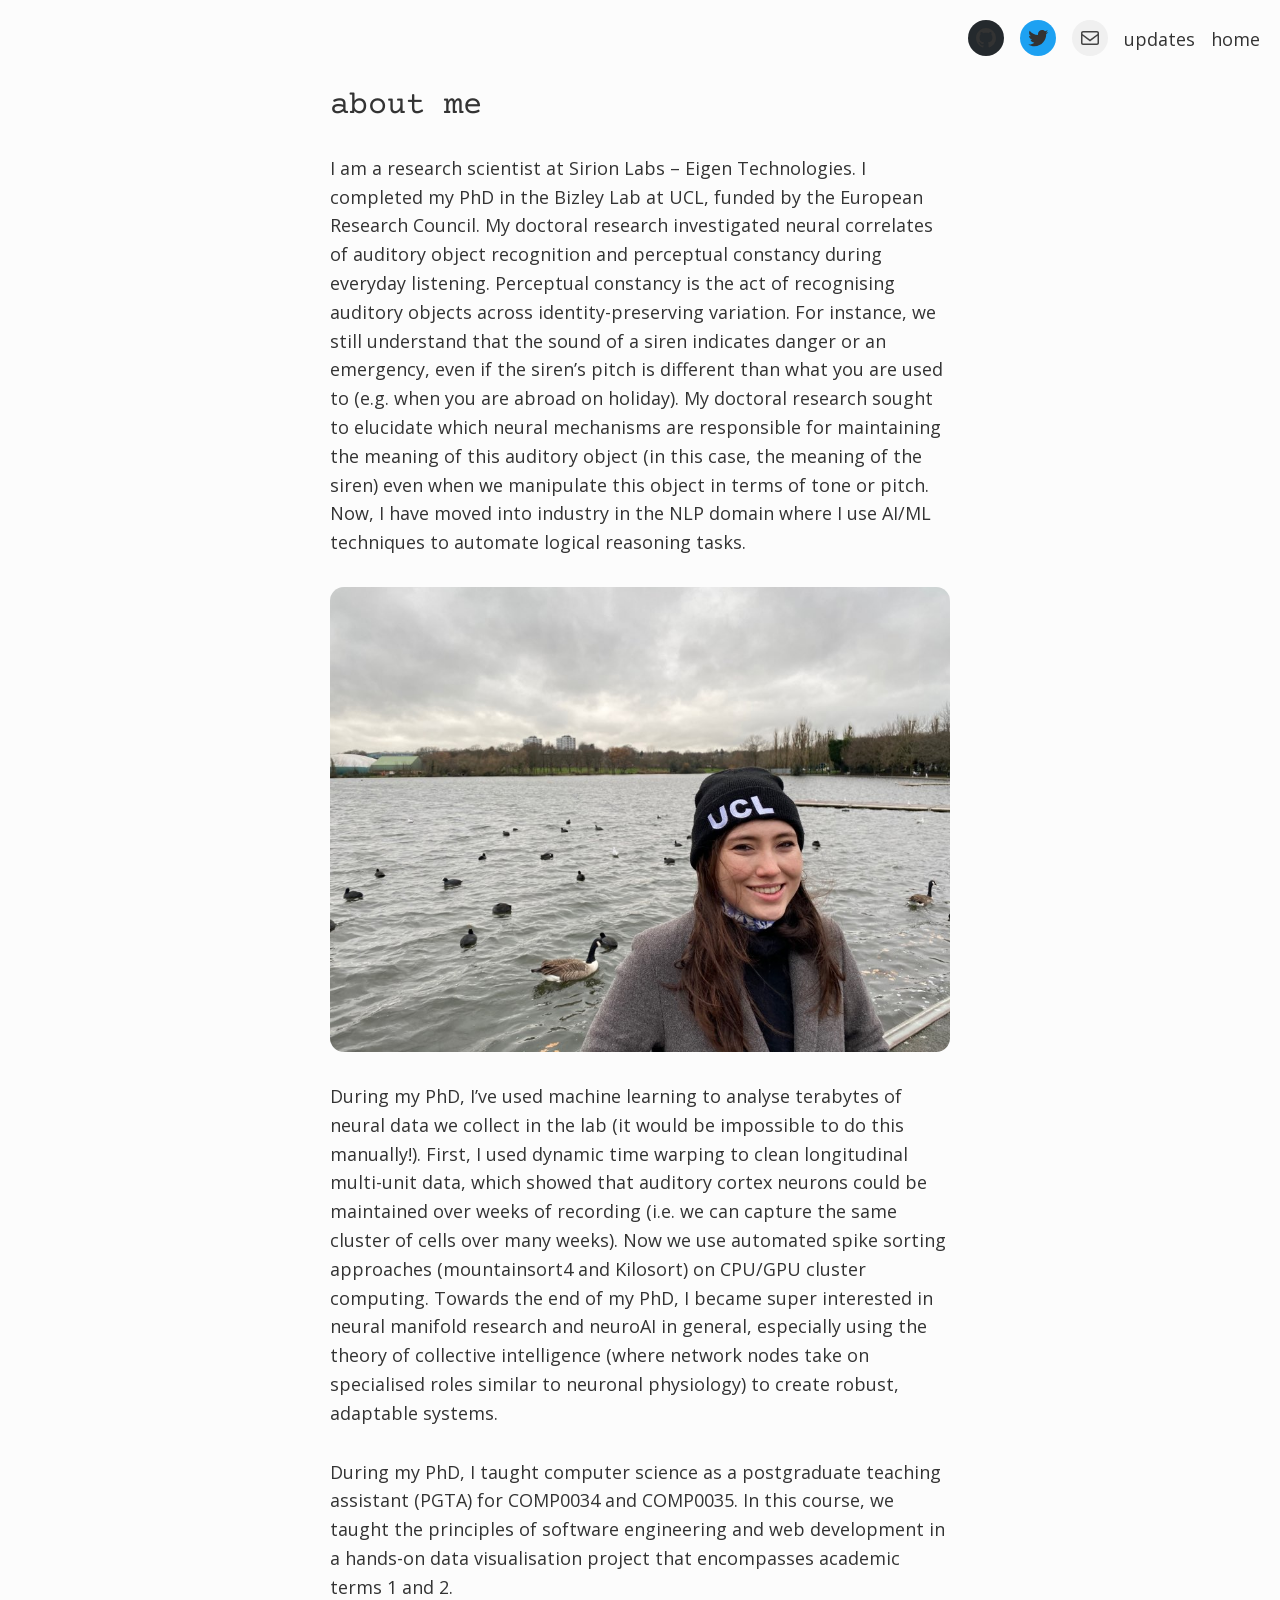
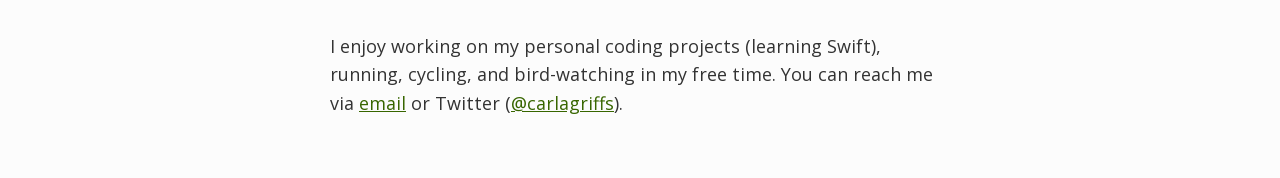
==== index.html @ da446734 "Add the personal site for GitHub Pages. The pages keep the current about and updates text, and the d" ====
<!DOCTYPE html>
<html lang="en">
<head>
  <meta charset="utf-8">
  <meta name="viewport" content="width=device-width, initial-scale=1">
  <title>about me - Carla Griffiths</title>
  <meta name="description" content="Carla Griffiths is a research scientist at Sirion Labs – Eigen Technologies. She completed her PhD in the Bizley Lab at UCL.">
  <link rel="stylesheet" href="style.css">
</head>
<body>
  <a class="skip" href="#content">Skip to content</a>
  <header>
    <nav aria-label="Menu">
      <ul class="nav-list">
        <li>
          <a class="social github" href="https://github.com/carlacodes" aria-label="GitHub">
            <svg viewBox="0 0 24 24" aria-hidden="true"><path d="M12,2C6.477,2,2,6.477,2,12c0,4.419,2.865,8.166,6.839,9.489c0.5,0.09,0.682-0.218,0.682-0.484 c0-0.236-0.009-0.866-0.014-1.699c-2.782,0.602-3.369-1.34-3.369-1.34c-0.455-1.157-1.11-1.465-1.11-1.465 c-0.909-0.62,0.069-0.608,0.069-0.608c1.004,0.071,1.532,1.03,1.532,1.03c0.891,1.529,2.341,1.089,2.91,0.833 c0.091-0.647,0.349-1.086,0.635-1.337c-2.22-0.251-4.555-1.111-4.555-4.943c0-1.091,0.39-1.984,1.03-2.682 C6.546,8.54,6.202,7.524,6.746,6.148c0,0,0.84-0.269,2.75,1.025C10.295,6.95,11.15,6.84,12,6.836 c0.85,0.004,1.705,0.114,2.504,0.336c1.909-1.294,2.748-1.025,2.748-1.025c0.546,1.376,0.202,2.394,0.1,2.646 c0.64,0.699,1.026,1.591,1.026,2.682c0,3.841-2.337,4.687-4.565,4.935c0.359,0.307,0.679,0.917,0.679,1.852 c0,1.335-0.012,2.415-0.012,2.741c0,0.269,0.18,0.579,0.688,0.481C19.138,20.161,22,16.416,22,12C22,6.477,17.523,2,12,2z"/></svg>
          </a>
        </li>
        <li>
          <a class="social twitter" href="https://twitter.com/carlagriffs" aria-label="Twitter">
            <svg viewBox="0 0 24 24" aria-hidden="true"><path d="M22.23,5.924c-0.736,0.326-1.527,0.547-2.357,0.646c0.847-0.508,1.498-1.312,1.804-2.27 c-0.793,0.47-1.671,0.812-2.606,0.996C18.324,4.498,17.257,4,16.077,4c-2.266,0-4.103,1.837-4.103,4.103 c0,0.322,0.036,0.635,0.106,0.935C8.67,8.867,5.647,7.234,3.623,4.751C3.27,5.357,3.067,6.062,3.067,6.814 c0,1.424,0.724,2.679,1.825,3.415c-0.673-0.021-1.305-0.206-1.859-0.513c0,0.017,0,0.034,0,0.052c0,1.988,1.414,3.647,3.292,4.023 c-0.344,0.094-0.707,0.144-1.081,0.144c-0.264,0-0.521-0.026-0.772-0.074c0.522,1.63,2.038,2.816,3.833,2.85 c-1.404,1.1-3.174,1.756-5.096,1.756c-0.331,0-0.658-0.019-0.979-0.057c1.816,1.164,3.973,1.843,6.29,1.843 c7.547,0,11.675-6.252,11.675-11.675c0-0.178-0.004-0.355-0.012-0.531C20.985,7.47,21.68,6.747,22.23,5.924z"/></svg>
          </a>
        </li>
        <li>
          <a class="social mail" href="mailto:carla.griffiths.16@ucl.ac.uk" aria-label="Email">
            <svg viewBox="0 0 24 24" aria-hidden="true"><path d="M19,5H5c-1.1,0-2,.9-2,2v10c0,1.1.9,2,2,2h14c1.1,0,2-.9,2-2V7c0-1.1-.9-2-2-2zm.5,12c0,.3-.2.5-.5.5H5c-.3,0-.5-.2-.5-.5V9.8l7.5,5.6,7.5-5.6V17zm0-9.1L12,13.6,4.5,7.9V7c0-.3.2-.5.5-.5h14c.3,0,.5.2.5.5v.9z"/></svg>
          </a>
        </li>
        <li><a href="updates/">updates</a></li>
        <li><a href="./" aria-current="page">home</a></li>
      </ul>
    </nav>
  </header>
  <main id="content" class="column">
    <h1>about me</h1>
    <p>I am a research scientist at Sirion Labs – Eigen Technologies. I completed my PhD in the Bizley Lab at UCL, funded by the European Research Council. My doctoral research investigated neural correlates of auditory object recognition and perceptual constancy during everyday listening. Perceptual constancy is the act of recognising auditory objects across identity-preserving variation. For instance, we still understand that the sound of a siren indicates danger or an emergency, even if the siren’s pitch is different than what you are used to (e.g. when you are abroad on holiday). My doctoral research sought to elucidate which neural mechanisms are responsible for maintaining the meaning of this auditory object (in this case, the meaning of the siren) even when we manipulate this object in terms of tone or pitch. Now, I have moved into industry in the NLP domain where I use AI/ML techniques to automate logical reasoning tasks.</p>
    <figure class="portrait">
      <img src="images/portrait.jpg" width="960" height="720" alt="Carla Griffiths">
    </figure>
    <p>During my PhD, I’ve used machine learning to analyse terabytes of neural data we collect in the lab (it would be impossible to do this manually!). First, I used dynamic time warping to clean longitudinal multi-unit data, which showed that auditory cortex neurons could be maintained over weeks of recording (i.e. we can capture the same cluster of cells over many weeks). Now we use automated spike sorting approaches (mountainsort4 and Kilosort) on CPU/GPU cluster computing. Towards the end of my PhD, I became super interested in neural manifold research and neuroAI in general, especially using the theory of collective intelligence (where network nodes take on specialised roles similar to neuronal physiology) to create robust, adaptable systems.</p>
    <p>During my PhD, I taught computer science as a postgraduate teaching assistant (PGTA) for COMP0034 and COMP0035. In this course, we taught the principles of software engineering and web development in a hands-on data visualisation project that encompasses academic terms 1 and 2.</p>
    <p>I enjoy working on my personal coding projects (learning Swift), running, cycling, and bird-watching in my free time. You can reach me via <a href="mailto:carla.griffiths.16@ucl.ac.uk">email</a> or Twitter (<a href="https://twitter.com/carlagriffs">@carlagriffs</a>).</p>
  </main>
</body>
</html>
---- style.css ----
@font-face {
  font-family: "Open Sans";
  font-style: normal;
  font-weight: 400;
  font-display: swap;
  src: url("fonts/open-sans-Light.woff2") format("woff2");
  unicode-range: U+0000-00FF, U+0131, U+0152-0153, U+02BB-02BC, U+02C6, U+02DA, U+02DC, U+2000-206F, U+2074, U+20AC, U+2122, U+2191, U+2193, U+2212, U+2215, U+FEFF, U+FFFD;
}

@font-face {
  font-family: "Open Sans";
  font-style: normal;
  font-weight: 400;
  font-display: swap;
  src: url("fonts/open-sans-latin-ext-Light.woff2") format("woff2");
  unicode-range: U+0100-024F, U+0259, U+1E00-1EFF, U+2020, U+20A0-20AB, U+20AD-20CF, U+2113, U+2C60-2C7F, U+A720-A7FF;
}

@font-face {
  font-family: "Courier Prime";
  font-style: normal;
  font-weight: 400;
  font-display: swap;
  src: url("fonts/courier-prime-Regular.woff2") format("woff2");
  unicode-range: U+0000-00FF, U+0131, U+0152-0153, U+02BB-02BC, U+02C6, U+02DA, U+02DC, U+2000-206F, U+2074, U+20AC, U+2122, U+2191, U+2193, U+2212, U+2215, U+FEFF, U+FFFD;
}

@font-face {
  font-family: "Courier Prime";
  font-style: normal;
  font-weight: 400;
  font-display: swap;
  src: url("fonts/courier-prime-latin-ext-Regular.woff2") format("woff2");
  unicode-range: U+0100-024F, U+0259, U+1E00-1EFF, U+2020, U+20A0-20AB, U+20AD-20CF, U+2113, U+2C60-2C7F, U+A720-A7FF;
}

*,
*::before,
*::after {
  box-sizing: border-box;
}

body {
  margin: 0;
  background: #fcfcfc;
  color: #333333;
  font-family: "Open Sans", sans-serif;
  font-size: 1.125rem;
  font-weight: 400;
  line-height: 1.6;
}

.skip {
  position: absolute;
  left: 0.5rem;
  top: 0.5rem;
  padding: 0.5rem 0.75rem;
  background: #eeeeee;
  color: #444444;
  transform: translateY(-150%);
}

.skip:focus {
  transform: none;
  z-index: 2;
}

.visually-hidden {
  position: absolute;
  width: 1px;
  height: 1px;
  padding: 0;
  margin: -1px;
  overflow: hidden;
  clip: rect(0, 0, 0, 0);
  white-space: nowrap;
  border: 0;
}

.nav-list {
  display: flex;
  flex-wrap: wrap;
  justify-content: flex-end;
  align-items: center;
  gap: 0.85rem 1rem;
  list-style: none;
  margin: 0;
  padding: 20px 1.25rem 0;
}

.nav-list a {
  color: #333333;
  text-decoration: none;
}

.social {
  display: inline-flex;
  align-items: center;
  justify-content: center;
  width: 36px;
  height: 36px;
  border-radius: 999px;
  color: #ffffff;
}

.social svg {
  width: 24px;
  height: 24px;
  fill: currentColor;
  display: block;
}

.social.github {
  background: #24292d;
}

.social.twitter {
  background: #1da1f2;
}

.social.mail {
  background: #f0f0f0;
  color: #444444;
}

.social:hover {
  transform: scale(1.1);
}

@media (prefers-reduced-motion: reduce) {
  .social:hover {
    transform: none;
  }
}

.column {
  width: min(620px, calc(100% - 2.5rem));
  min-width: 0;
  margin: 0 auto;
  padding-bottom: 60px;
}

img {
  max-width: 100%;
  height: auto;
}

h1 {
  margin: 30px 0 0;
  color: #333333;
  font-family: "Courier Prime", monospace;
  font-size: 2rem;
  font-weight: 400;
  line-height: 1.125;
}

.column p {
  margin: 0;
}

.column > p,
.column > .portrait {
  margin-top: 30px;
}

.portrait {
  margin: 0;
}

.portrait img {
  display: block;
  width: 100%;
  height: auto;
  border-radius: 14px;
}

.column a {
  color: #386600;
  text-decoration: underline;
  overflow-wrap: anywhere;
}

.column a:hover {
  text-decoration: none;
}

.nav-list a:focus-visible,
.column a:focus-visible,
.skip:focus-visible {
  outline: 2px solid #386600;
  outline-offset: 3px;
}

.update {
  display: grid;
  grid-template-columns: minmax(0, 1fr) minmax(0, 2fr);
  column-gap: 2rem;
  align-items: start;
  margin-top: 1.75rem;
  min-width: 0;
}

.column > .update:first-of-type {
  margin-top: 48px;
}

.update strong {
  font-weight: 700;
}

@media (max-width: 781px) {
  .update {
    grid-template-columns: minmax(0, 1fr);
    row-gap: 0.75rem;
  }
}

@media (max-width: 640px) {
  .nav-list {
    gap: 0.45rem 0.6rem;
    padding: 16px 12px 0;
    font-size: 1rem;
  }

  .social {
    width: 30px;
    height: 30px;
  }

  .social svg {
    width: 18px;
    height: 18px;
  }
}
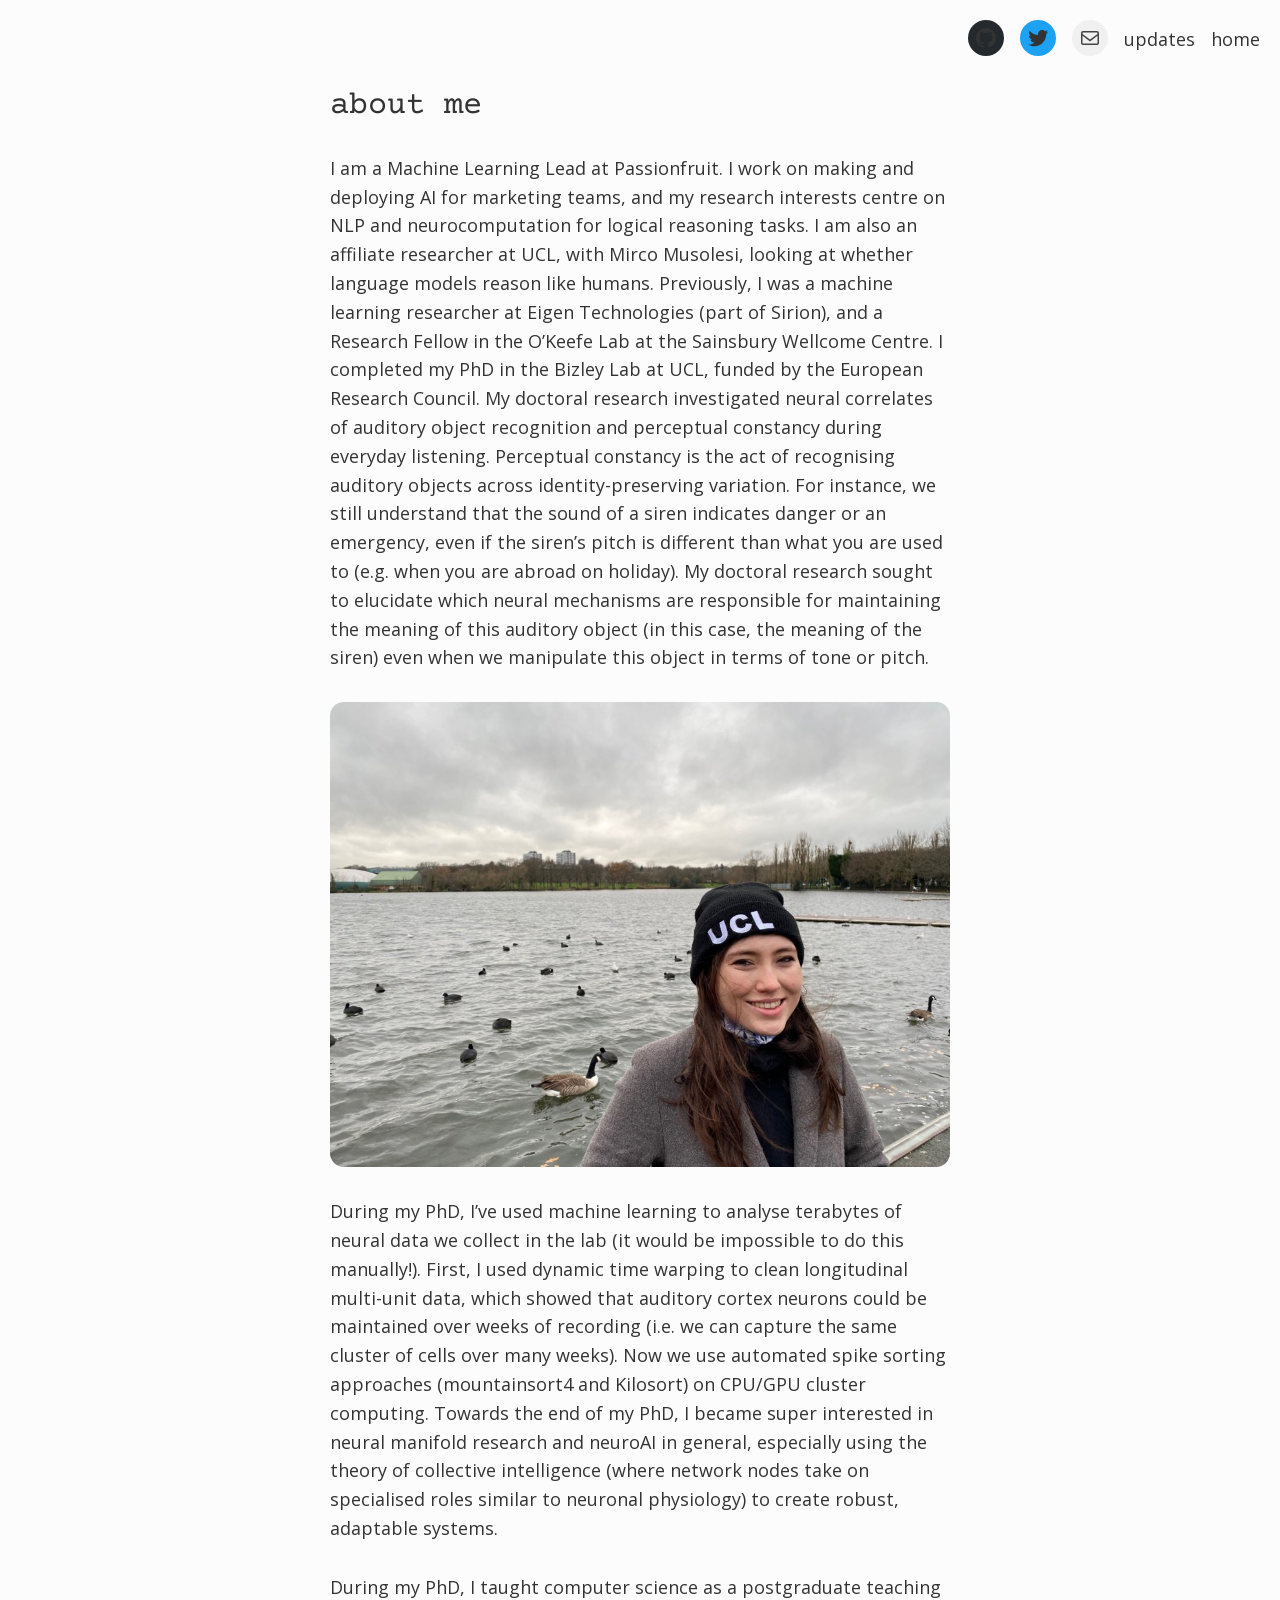
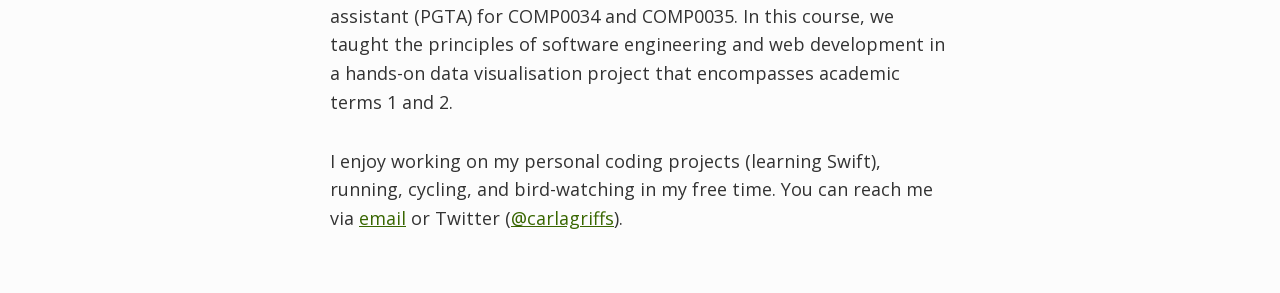
==== commit a29b4230: "Update the about page to the Passionfruit role. The homepage still described the Sirion job. LinkedI" ====
--- a/index.html
+++ b/index.html
@@ -4,7 +4,7 @@
   <meta charset="utf-8">
   <meta name="viewport" content="width=device-width, initial-scale=1">
   <title>about me - Carla Griffiths</title>
-  <meta name="description" content="Carla Griffiths is a research scientist at Sirion Labs – Eigen Technologies. She completed her PhD in the Bizley Lab at UCL.">
+  <meta name="description" content="Carla Griffiths is a Machine Learning Lead at Passionfruit and an affiliate researcher at UCL. She completed her PhD in the Bizley Lab.">
   <link rel="stylesheet" href="style.css">
 </head>
 <body>
@@ -34,7 +34,7 @@
   </header>
   <main id="content" class="column">
     <h1>about me</h1>
-    <p>I am a research scientist at Sirion Labs – Eigen Technologies. I completed my PhD in the Bizley Lab at UCL, funded by the European Research Council. My doctoral research investigated neural correlates of auditory object recognition and perceptual constancy during everyday listening. Perceptual constancy is the act of recognising auditory objects across identity-preserving variation. For instance, we still understand that the sound of a siren indicates danger or an emergency, even if the siren’s pitch is different than what you are used to (e.g. when you are abroad on holiday). My doctoral research sought to elucidate which neural mechanisms are responsible for maintaining the meaning of this auditory object (in this case, the meaning of the siren) even when we manipulate this object in terms of tone or pitch. Now, I have moved into industry in the NLP domain where I use AI/ML techniques to automate logical reasoning tasks.</p>
+    <p>I am a Machine Learning Lead at Passionfruit. I work on making and deploying AI for marketing teams, and my research interests centre on NLP and neurocomputation for logical reasoning tasks. I am also an affiliate researcher at UCL, with Mirco Musolesi, looking at whether language models reason like humans. Previously, I was a machine learning researcher at Eigen Technologies (part of Sirion), and a Research Fellow in the O’Keefe Lab at the Sainsbury Wellcome Centre. I completed my PhD in the Bizley Lab at UCL, funded by the European Research Council. My doctoral research investigated neural correlates of auditory object recognition and perceptual constancy during everyday listening. Perceptual constancy is the act of recognising auditory objects across identity-preserving variation. For instance, we still understand that the sound of a siren indicates danger or an emergency, even if the siren’s pitch is different than what you are used to (e.g. when you are abroad on holiday). My doctoral research sought to elucidate which neural mechanisms are responsible for maintaining the meaning of this auditory object (in this case, the meaning of the siren) even when we manipulate this object in terms of tone or pitch.</p>
     <figure class="portrait">
       <img src="images/portrait.jpg" width="960" height="720" alt="Carla Griffiths">
     </figure>
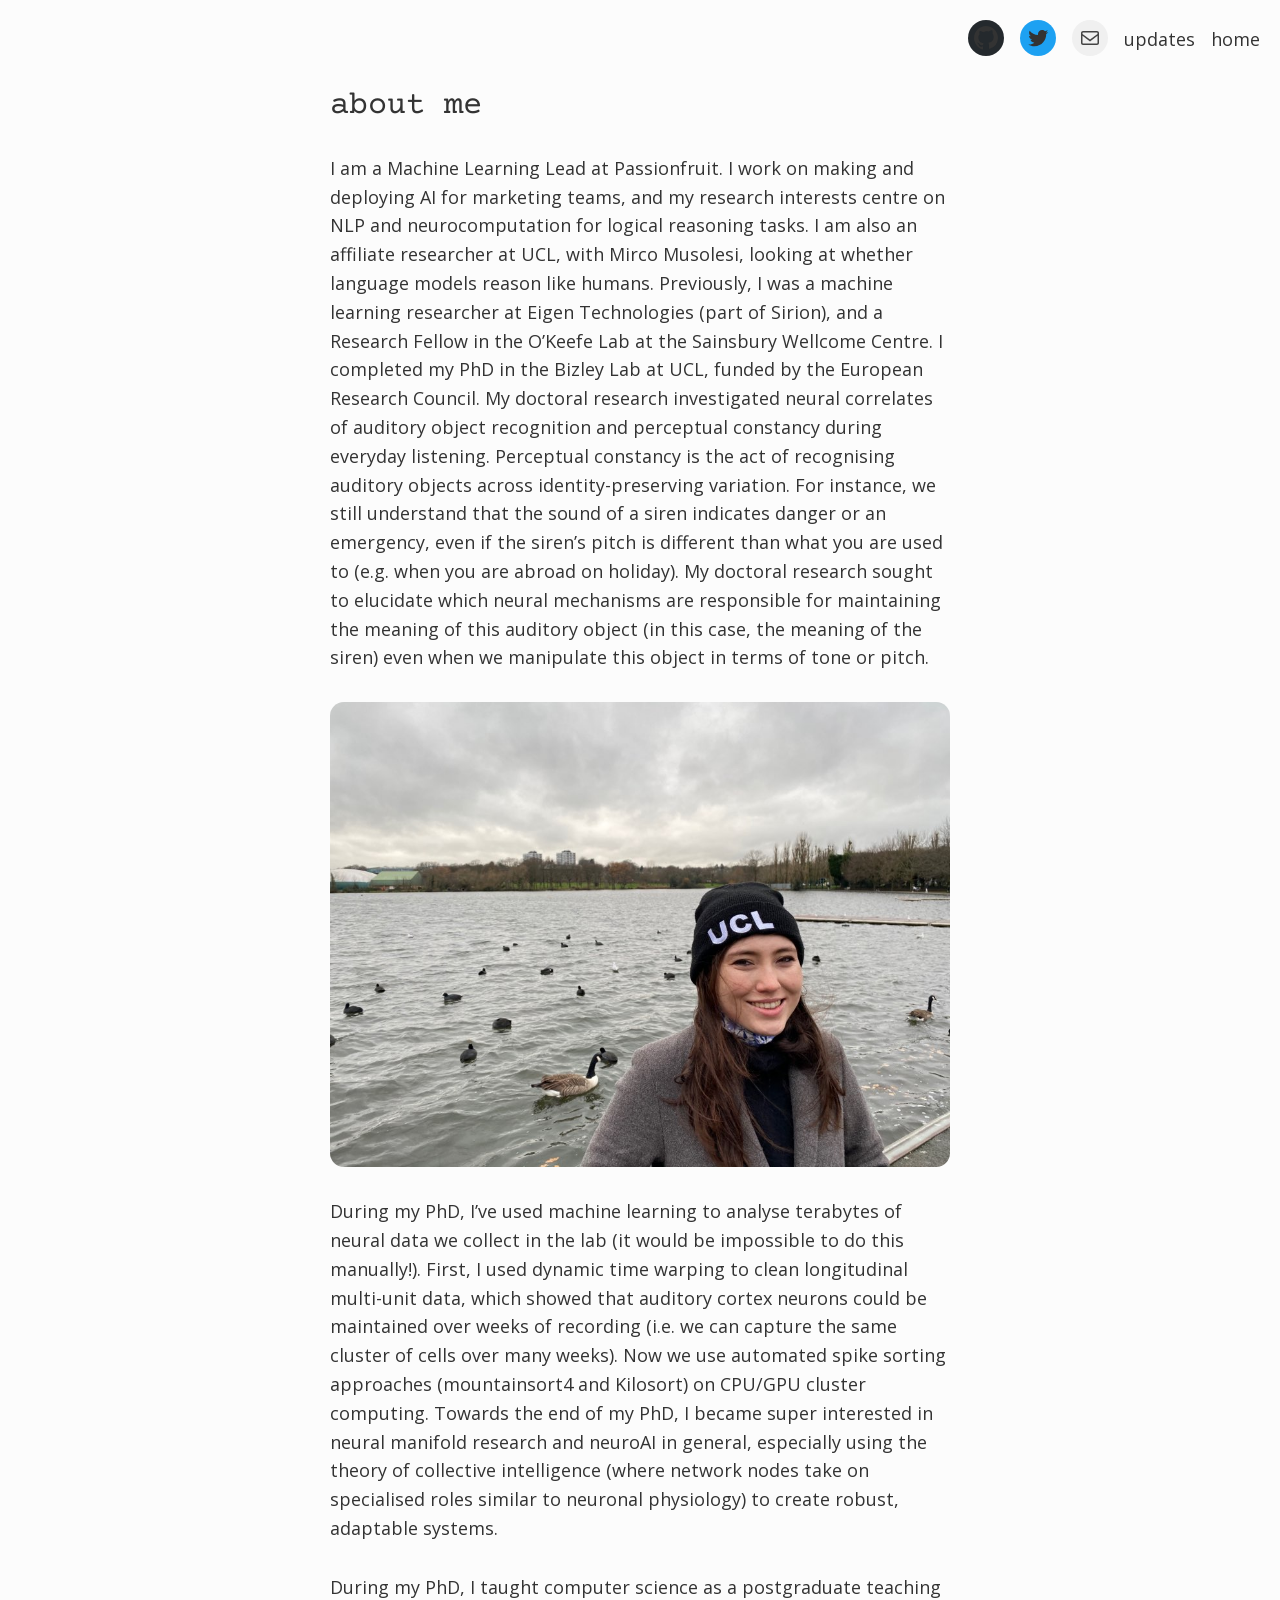
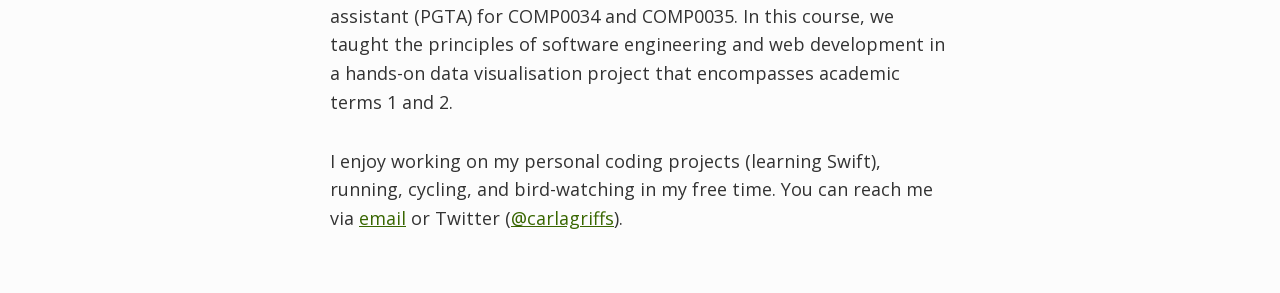
==== commit d37dcfd9: "Use the GitHub cat mark on the social button." ====
--- a/index.html
+++ b/index.html
@@ -14,7 +14,7 @@
       <ul class="nav-list">
         <li>
           <a class="social github" href="https://github.com/carlacodes" aria-label="GitHub">
-            <svg viewBox="0 0 24 24" aria-hidden="true"><path d="M12,2C6.477,2,2,6.477,2,12c0,4.419,2.865,8.166,6.839,9.489c0.5,0.09,0.682-0.218,0.682-0.484 c0-0.236-0.009-0.866-0.014-1.699c-2.782,0.602-3.369-1.34-3.369-1.34c-0.455-1.157-1.11-1.465-1.11-1.465 c-0.909-0.62,0.069-0.608,0.069-0.608c1.004,0.071,1.532,1.03,1.532,1.03c0.891,1.529,2.341,1.089,2.91,0.833 c0.091-0.647,0.349-1.086,0.635-1.337c-2.22-0.251-4.555-1.111-4.555-4.943c0-1.091,0.39-1.984,1.03-2.682 C6.546,8.54,6.202,7.524,6.746,6.148c0,0,0.84-0.269,2.75,1.025C10.295,6.95,11.15,6.84,12,6.836 c0.85,0.004,1.705,0.114,2.504,0.336c1.909-1.294,2.748-1.025,2.748-1.025c0.546,1.376,0.202,2.394,0.1,2.646 c0.64,0.699,1.026,1.591,1.026,2.682c0,3.841-2.337,4.687-4.565,4.935c0.359,0.307,0.679,0.917,0.679,1.852 c0,1.335-0.012,2.415-0.012,2.741c0,0.269,0.18,0.579,0.688,0.481C19.138,20.161,22,16.416,22,12C22,6.477,17.523,2,12,2z"/></svg>
+            <svg viewBox="0 0 16 16" aria-hidden="true"><path d="M8 0C3.58 0 0 3.58 0 8c0 3.54 2.29 6.53 5.47 7.59.4.07.55-.17.55-.38 0-.19-.01-.82-.01-1.49-2.01.37-2.53-.49-2.69-.94-.09-.23-.48-.94-.82-1.13-.28-.15-.68-.52-.01-.53.63-.01 1.08.58 1.23.82.72 1.21 1.87.87 2.33.66.07-.52.28-.87.51-1.07-1.78-.2-3.64-.89-3.64-3.95 0-.87.31-1.59.82-2.15-.08-.2-.36-1.02.08-2.12 0 0 .67-.21 2.2.82A7.68 7.68 0 0 1 8 3.47c.68.003 1.36.092 2 .27 1.53-1.04 2.2-.82 2.2-.82.44 1.1.16 1.92.08 2.12.51.56.82 1.27.82 2.15 0 3.07-1.87 3.75-3.65 3.95.29.25.54.73.54 1.48 0 1.07-.01 1.93-.01 2.2 0 .21.15.46.55.38A8.013 8.013 0 0 0 16 8c0-4.42-3.58-8-8-8z"/></svg>
           </a>
         </li>
         <li>
